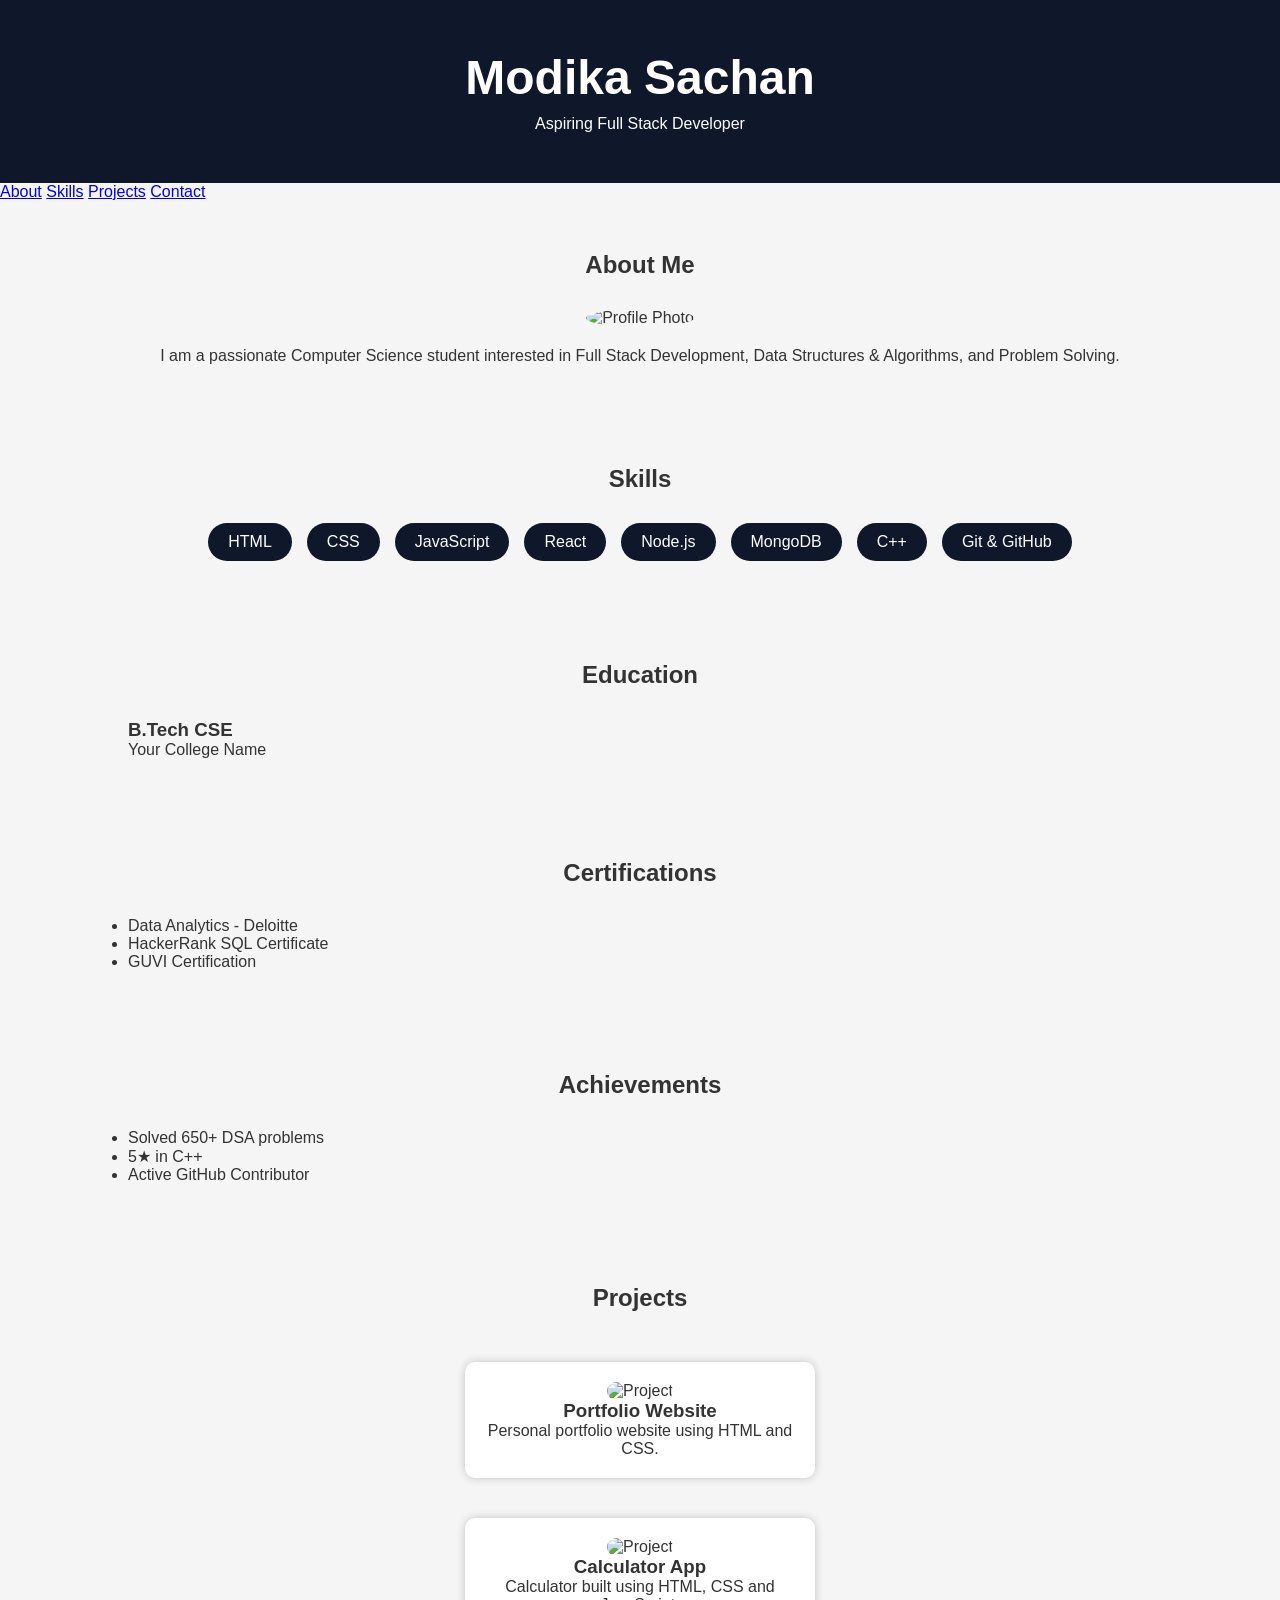
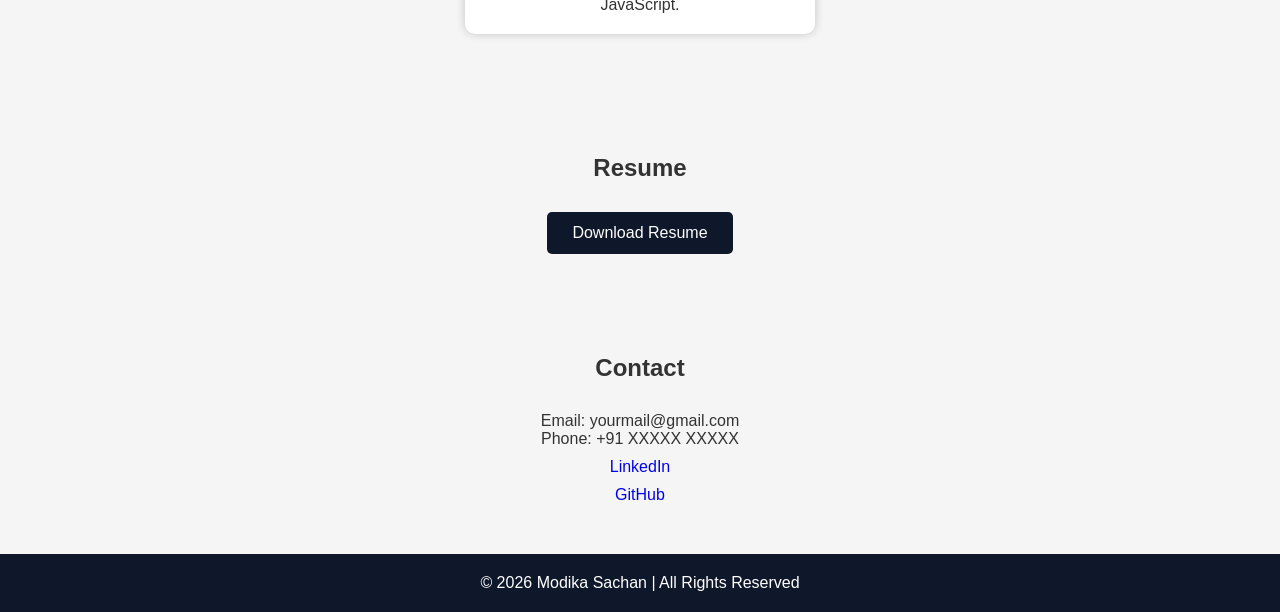
==== portfolio/index.html @ d40550be "portfolio website" ====
<!DOCTYPE html>
<html lang="en">
<head>
    <meta charset="UTF-8">
    <meta name="viewport" content="width=device-width, initial-scale=1.0">
    <title>Modika Sachan | Portfolio</title>
    <link rel="stylesheet" href="style.css">
</head>
<body>

    <!-- Header -->
    <header>
        <div class="container">
            <h1>Modika Sachan</h1>
            <p>Aspiring Full Stack Developer</p>
        </div>
    </header>
    <nav>
   <a href="#about">About</a>
   <a href="#skills">Skills</a>
   <a href="#projects">Projects</a>
   <a href="#contact">Contact</a>
</nav>

    <!-- About Section -->
    <section id="about">
        <h2>About Me</h2>

        <img src="images/profile.jpg" alt="Profile Photo">

        <p>
            I am a passionate Computer Science student interested in
            Full Stack Development, Data Structures & Algorithms,
            and Problem Solving.
        </p>
    </section>

    <!-- Skills Section -->
    <section id="skills">
        <h2>Skills</h2>

        <div class="skills-container">
            <span>HTML</span>
            <span>CSS</span>
            <span>JavaScript</span>
            <span>React</span>
            <span>Node.js</span>
            <span>MongoDB</span>
            <span>C++</span>
            <span>Git & GitHub</span>
        </div>
    </section>
    <section id="education">
    <h2>Education</h2>

    <h3>B.Tech CSE</h3>
    <p>Your College Name</p>
</section>
<section id="certifications">
    <h2>Certifications</h2>

    <ul>
        <li>Data Analytics - Deloitte</li>
        <li>HackerRank SQL Certificate</li>
        <li>GUVI Certification</li>
    </ul>
</section>
<section id="achievements">
    <h2>Achievements</h2>

    <ul>
        <li>Solved 650+ DSA problems</li>
        <li>5★ in C++</li>
        <li>Active GitHub Contributor</li>
    </ul>
</section>

    <!-- Projects -->
    <section id="projects">
        <h2>Projects</h2>

        <div class="project-card">
            <img src="images/project1.png" alt="Project">
            <h3>Portfolio Website</h3>
            <p>Personal portfolio website using HTML and CSS.</p>
        </div>

        <div class="project-card">
            <img src="images/project2.png" alt="Project">
            <h3>Calculator App</h3>
            <p>Calculator built using HTML, CSS and JavaScript.</p>
        </div>
    </section>

    <!-- Resume -->
    <section id="resume">
        <h2>Resume</h2>

        <a href="resume.pdf" download class="btn">
            Download Resume
        </a>
    </section>

    <!-- Contact -->
    <section id="contact">
        <h2>Contact</h2>

        <p>Email: yourmail@gmail.com</p>
        <p>Phone: +91 XXXXX XXXXX</p>

        <a href="#">LinkedIn</a>
        <a href="#">GitHub</a>
    </section>

    <!-- Footer -->
    <footer>
        <p>© 2026 Modika Sachan | All Rights Reserved</p>
    </footer>

</body>
</html>
---- portfolio/style.css ----
*{
    margin:0;
    padding:0;
    box-sizing:border-box;
    font-family:Arial,sans-serif;
}

body{
    background:#f5f5f5;
    color:#333;
}

header{
    background:#0f172a;
    color:white;
    text-align:center;
    padding:50px;
}

header h1{
    font-size:3rem;
}

header p{
    margin-top:10px;
}

section{
    padding:50px 10%;
}

h2{
    text-align:center;
    margin-bottom:30px;
}

#about{
    text-align:center;
}

#about img{
    width:180px;
    height:180px;
    border-radius:50%;
    object-fit:cover;
    margin-bottom:20px;
}

.skills-container{
    display:flex;
    flex-wrap:wrap;
    justify-content:center;
    gap:15px;
}

.skills-container span{
    background:#0f172a;
    color:white;
    padding:10px 20px;
    border-radius:20px;
}

#projects{
    display:flex;
    flex-direction:column;
    align-items:center;
}

.project-card{
    width:350px;
    background:white;
    padding:20px;
    margin:20px;
    border-radius:10px;
    box-shadow:0 0 10px rgba(0,0,0,0.2);
    text-align:center;
}

.project-card img{
    width:100%;
    border-radius:10px;
}

.btn{
    display:inline-block;
    padding:12px 25px;
    background:#0f172a;
    color:white;
    text-decoration:none;
    border-radius:5px;
}

#resume{
    text-align:center;
}

#contact{
    text-align:center;
}

#contact a{
    display:block;
    margin-top:10px;
    text-decoration:none;
}

footer{
    background:#0f172a;
    color:white;
    text-align:center;
    padding:20px;
}@media(max-width:768px){

    header h1{
        font-size:2rem;
    }

    .project-card{
        width:100%;
    }

    section{
        padding:30px;
    }
}
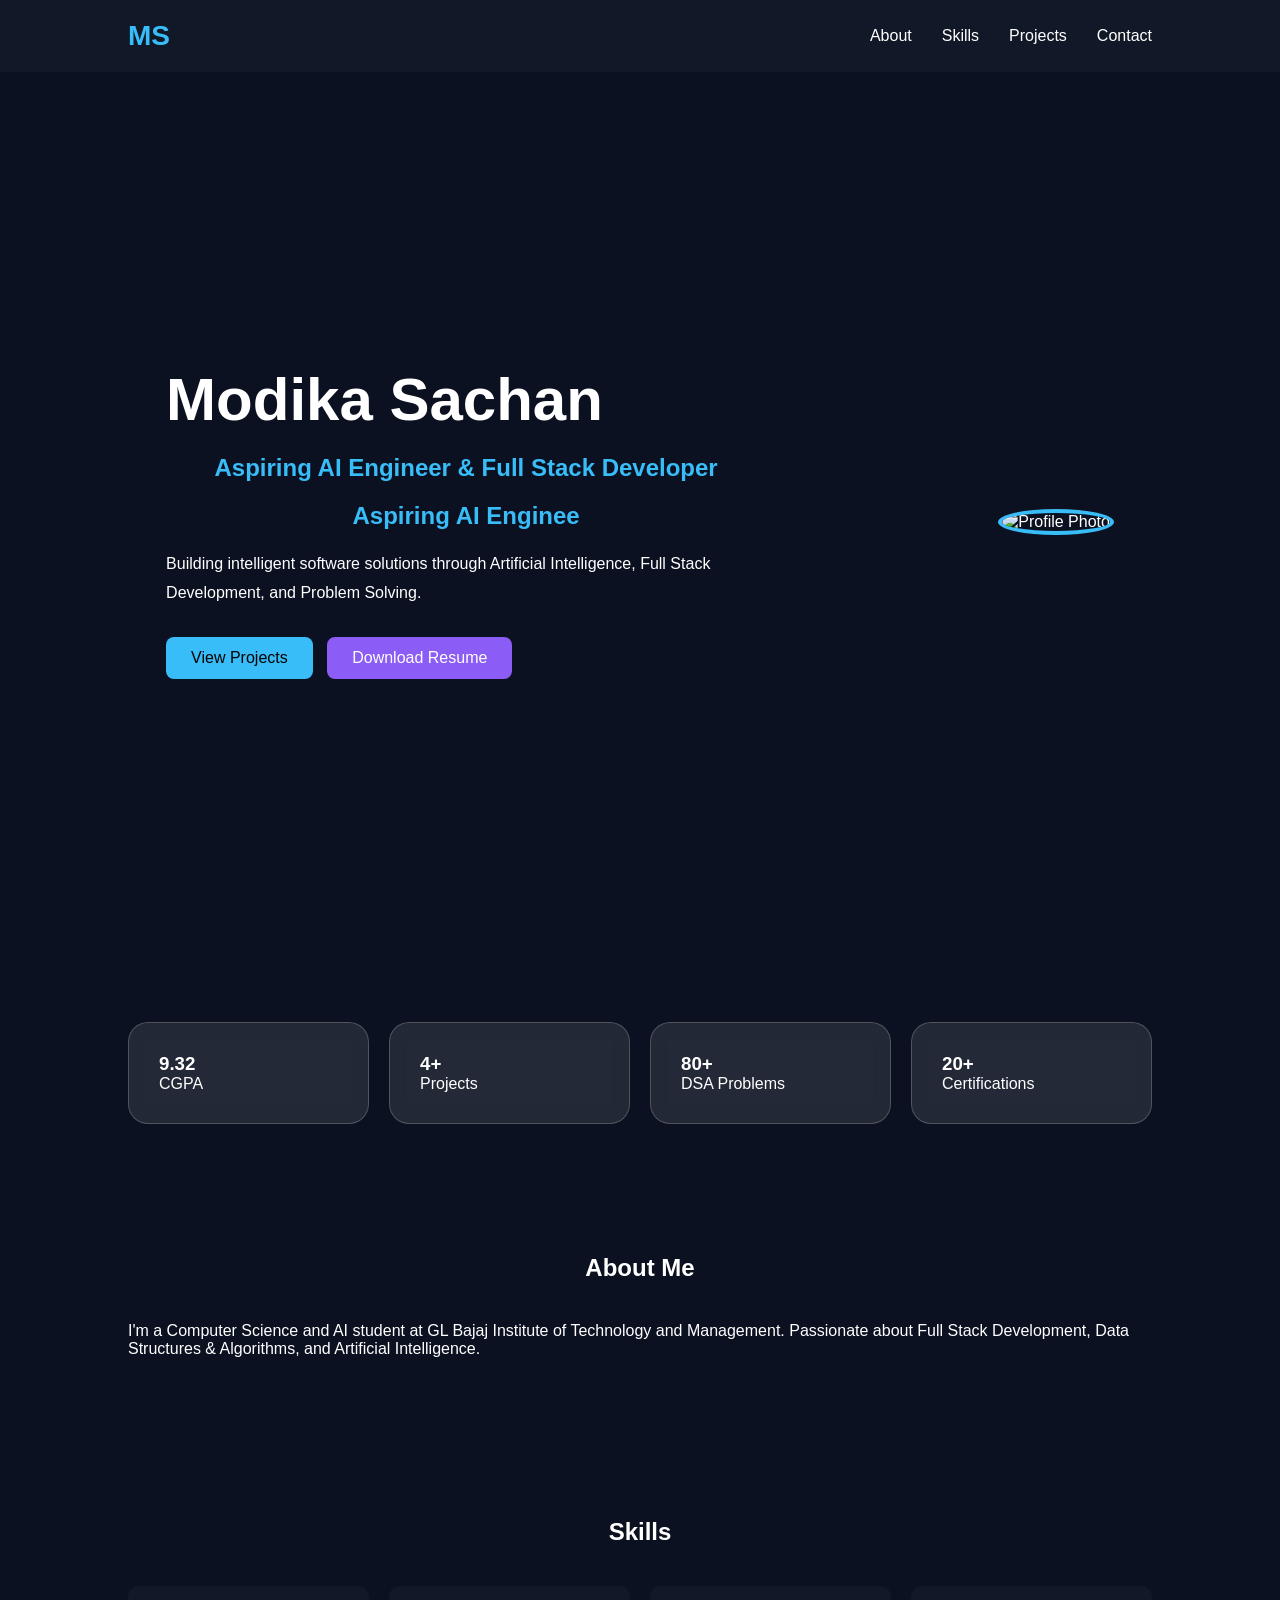
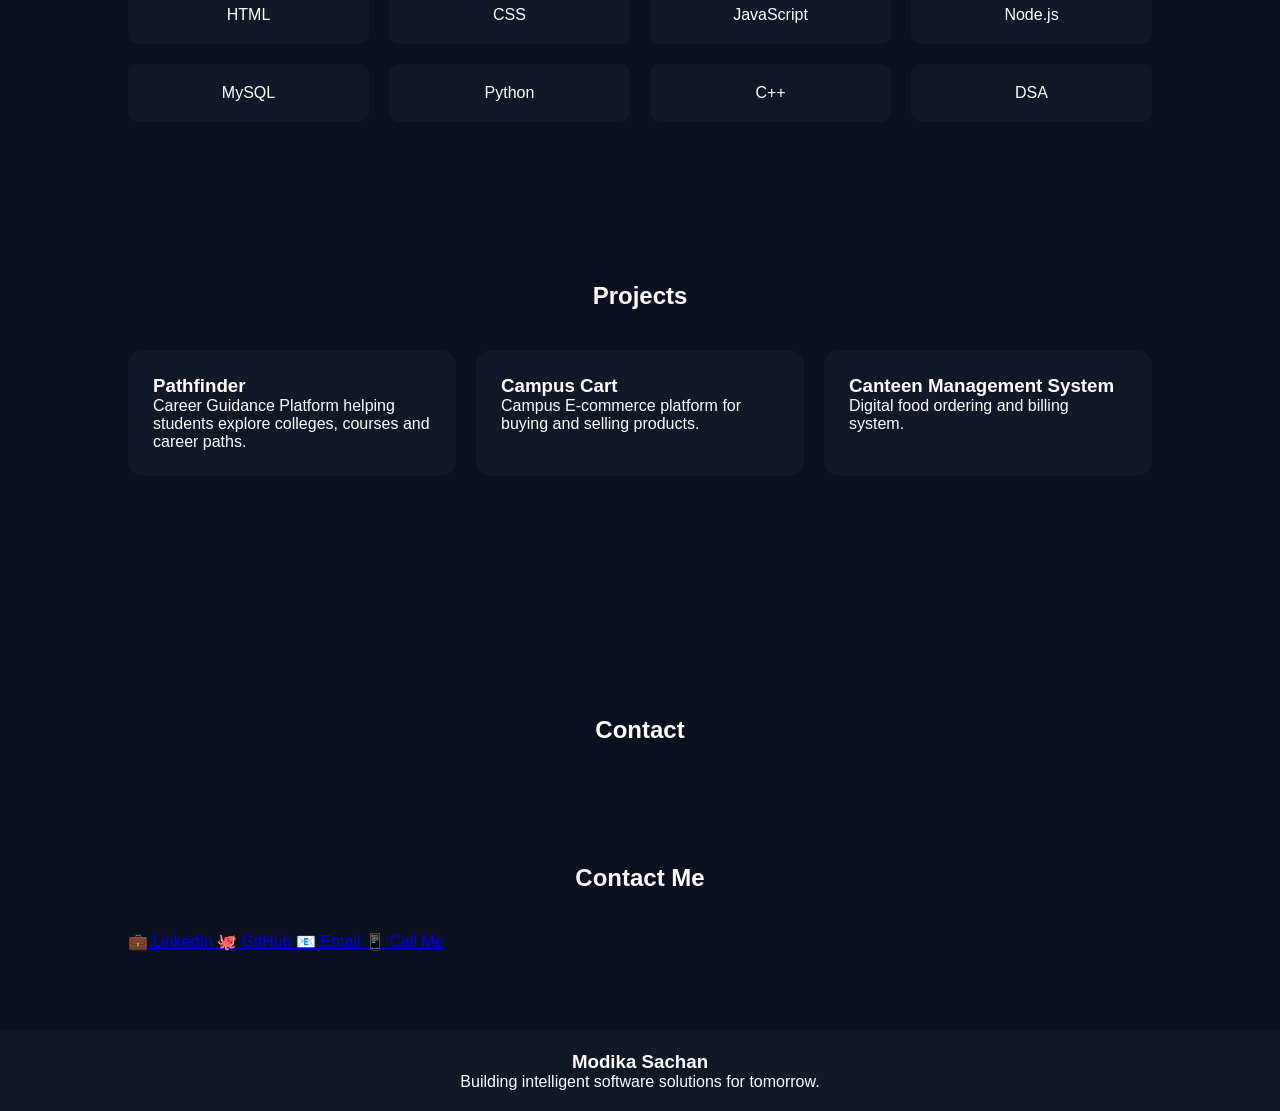
==== commit bb8ae51a: "portfolio made" ====
--- a/portfolio/index.html
+++ b/portfolio/index.html
@@ -1,121 +1,228 @@
 <!DOCTYPE html>
 <html lang="en">
 <head>
-    <meta charset="UTF-8">
-    <meta name="viewport" content="width=device-width, initial-scale=1.0">
-    <title>Modika Sachan | Portfolio</title>
-    <link rel="stylesheet" href="style.css">
+<meta charset="UTF-8">
+<meta name="viewport" content="width=device-width, initial-scale=1.0">
+<title>Modika Sachan | Portfolio</title>
+
+<link rel="stylesheet" href="style.css">
+
+<link
+rel="stylesheet"
+href="https://cdnjs.cloudflare.com/ajax/libs/font-awesome/6.5.1/css/all.min.css"
+/>
+
 </head>
+
 <body>
 
-    <!-- Header -->
-    <header>
-        <div class="container">
-            <h1>Modika Sachan</h1>
-            <p>Aspiring Full Stack Developer</p>
-        </div>
-    </header>
-    <nav>
-   <a href="#about">About</a>
-   <a href="#skills">Skills</a>
-   <a href="#projects">Projects</a>
-   <a href="#contact">Contact</a>
+<nav>
+    <div class="logo">MS</div>
+
+    <ul>
+        <li><a href="#about">About</a></li>
+        <li><a href="#skills">Skills</a></li>
+        <li><a href="#projects">Projects</a></li>
+        <li><a href="#contact">Contact</a></li>
+    </ul>
 </nav>
 
-    <!-- About Section -->
-    <section id="about">
-        <h2>About Me</h2>
-
-        <img src="images/profile.jpg" alt="Profile Photo">
+<section class="hero">
+
+    <div class="hero-content">
+
+        <h1>Modika Sachan</h1>
+
+        <h2>
+            Aspiring AI Engineer &
+            Full Stack Developer
+        </h2>
+        <h2>
+  <span id="typing"></span>
+</h2>
 
         <p>
-            I am a passionate Computer Science student interested in
-            Full Stack Development, Data Structures & Algorithms,
+            Building intelligent software solutions through
+            Artificial Intelligence, Full Stack Development,
             and Problem Solving.
         </p>
-    </section>
-
-    <!-- Skills Section -->
-    <section id="skills">
-        <h2>Skills</h2>
-
-        <div class="skills-container">
-            <span>HTML</span>
-            <span>CSS</span>
-            <span>JavaScript</span>
-            <span>React</span>
-            <span>Node.js</span>
-            <span>MongoDB</span>
-            <span>C++</span>
-            <span>Git & GitHub</span>
-        </div>
-    </section>
-    <section id="education">
-    <h2>Education</h2>
-
-    <h3>B.Tech CSE</h3>
-    <p>Your College Name</p>
-</section>
-<section id="certifications">
-    <h2>Certifications</h2>
-
-    <ul>
-        <li>Data Analytics - Deloitte</li>
-        <li>HackerRank SQL Certificate</li>
-        <li>GUVI Certification</li>
-    </ul>
-</section>
-<section id="achievements">
-    <h2>Achievements</h2>
-
-    <ul>
-        <li>Solved 650+ DSA problems</li>
-        <li>5★ in C++</li>
-        <li>Active GitHub Contributor</li>
-    </ul>
-</section>
-
-    <!-- Projects -->
-    <section id="projects">
-        <h2>Projects</h2>
+
+        <div class="buttons">
+
+            <a href="#projects" class="btn">
+                View Projects
+            </a>
+
+            <a href="c:\Users\dell\Downloads\Modika_Sachan_Resume1.pdf" class="btn resume">
+                Download Resume
+            </a>
+
+        </div>
+
+    </div>
+
+    <div class="hero-image">
+
+        <img
+        src="c:\Users\dell\Downloads\WhatsApp Image 2026-06-11 at 10.02.13 PM.jpeg"
+        alt="Profile Photo">
+
+    </div>
+
+</section>
+
+<section class="stats">
+
+    <div class="card">
+        <h3>9.32</h3>
+        <p>CGPA</p>
+    </div>
+
+    <div class="card">
+        <h3>4+</h3>
+        <p>Projects</p>
+    </div>
+
+    <div class="card">
+       <h3 class="counter" data-target="650">80+</h3>
+        <p>DSA Problems</p>
+    </div>
+
+    <div class="card">
+        <h3>20+</h3>
+        <p>Certifications</p>
+    </div>
+
+</section>
+
+<section id="about">
+
+    <h2>About Me</h2>
+
+    <p>
+        I'm a Computer Science and AI student at
+        GL Bajaj Institute of Technology and Management.
+        Passionate about Full Stack Development,
+        Data Structures & Algorithms,
+        and Artificial Intelligence.
+    </p>
+
+</section>
+
+<section id="skills">
+
+    <h2>Skills</h2>
+
+    <div class="skills-grid">
+
+        <div class="skill">HTML</div>
+        <div class="skill">CSS</div>
+        <div class="skill">JavaScript</div>
+        <div class="skill">Node.js</div>
+        <div class="skill">MySQL</div>
+        <div class="skill">Python</div>
+        <div class="skill">C++</div>
+        <div class="skill">DSA</div>
+
+    </div>
+
+</section>
+
+<section id="projects">
+
+    <h2>Projects</h2>
+
+    <div class="project-container">
 
         <div class="project-card">
-            <img src="images/project1.png" alt="Project">
-            <h3>Portfolio Website</h3>
-            <p>Personal portfolio website using HTML and CSS.</p>
+
+            <h3>Pathfinder</h3>
+
+            <p>
+                Career Guidance Platform helping
+                students explore colleges,
+                courses and career paths.
+            </p>
+
         </div>
 
         <div class="project-card">
-            <img src="images/project2.png" alt="Project">
-            <h3>Calculator App</h3>
-            <p>Calculator built using HTML, CSS and JavaScript.</p>
-        </div>
-    </section>
-
-    <!-- Resume -->
-    <section id="resume">
-        <h2>Resume</h2>
-
-        <a href="resume.pdf" download class="btn">
-            Download Resume
-        </a>
-    </section>
-
-    <!-- Contact -->
-    <section id="contact">
-        <h2>Contact</h2>
-
-        <p>Email: yourmail@gmail.com</p>
-        <p>Phone: +91 XXXXX XXXXX</p>
-
-        <a href="#">LinkedIn</a>
-        <a href="#">GitHub</a>
-    </section>
-
-    <!-- Footer -->
-    <footer>
-        <p>© 2026 Modika Sachan | All Rights Reserved</p>
-    </footer>
-
+
+            <h3>Campus Cart</h3>
+
+            <p>
+                Campus E-commerce platform
+                for buying and selling products.
+            </p>
+
+        </div>
+
+        <div class="project-card">
+
+            <h3>Canteen Management System</h3>
+
+            <p>
+                Digital food ordering
+                and billing system.
+            </p>
+
+        </div>
+
+    </div>
+
+
+</section>
+<section class="hidden"></section>
+
+
+    <h2>Contact</h2>
+<section id="contact">
+
+    <h2>Contact Me</h2>
+
+    <div class="contact-container">
+
+        <a href="https://www.linkedin.com/in/modika-sachan-6103ba384"
+           target="_blank"
+           class="contact-card">
+            💼 LinkedIn
+        </a>
+
+        <a href="https://github.com/Modik-Igtm"
+           target="_blank"
+           class="contact-card">
+            🐙 GitHub
+        </a>
+
+        <a href="vijaysachan310gmail.com"
+           class="contact-card">
+            📧 Email
+        </a>
+
+        <a href="tel:+917510004644"
+           class="contact-card">
+            📱 Call Me
+        </a>
+
+    </div>
+
+</section>
+</section>
+<footer>
+
+<h3>
+Modika Sachan
+</h3>
+
+<p>
+Building intelligent software solutions
+for tomorrow.
+</p>
+
+</footer>
+<script src="script.js"></script>
+<script src="https://cdn.jsdelivr.net/npm/particles.js@2.0.0/particles.min.js"></script>
+
+<div id="particles-js"></div>
 </body>
 </html>
--- a/portfolio/style.css
+++ b/portfolio/style.css
@@ -2,124 +2,239 @@
     margin:0;
     padding:0;
     box-sizing:border-box;
-    font-family:Arial,sans-serif;
+    font-family:'Poppins',sans-serif;
 }
 
 body{
-    background:#f5f5f5;
-    color:#333;
-}
-
-header{
-    background:#0f172a;
+    background:#0B1120;
     color:white;
-    text-align:center;
+}
+
+nav{
+    display:flex;
+    justify-content:space-between;
+    align-items:center;
+    padding:20px 10%;
+    background:#111827;
+}
+
+.logo{
+    font-size:28px;
+    font-weight:bold;
+    color:#38BDF8;
+}
+
+nav ul{
+    display:flex;
+    gap:30px;
+    list-style:none;
+}
+
+nav a{
+    color:white;
+    text-decoration:none;
+}
+
+.hero{
+    min-height:100vh;
+    display:flex;
+    justify-content:space-around;
+    align-items:center;
     padding:50px;
 }
 
-header h1{
-    font-size:3rem;
-}
-
-header p{
-    margin-top:10px;
-}
-
-section{
-    padding:50px 10%;
-}
-
-h2{
-    text-align:center;
-    margin-bottom:30px;
-}
-
-#about{
-    text-align:center;
-}
-
-#about img{
-    width:180px;
-    height:180px;
+.hero-content{
+    max-width:600px;
+}
+
+.hero h1{
+    font-size:60px;
+}
+
+.hero h2{
+    color:#38BDF8;
+    margin:20px 0;
+}
+
+.hero p{
+    line-height:1.8;
+}
+
+.hero-image img{
+    width:320px;
     border-radius:50%;
-    object-fit:cover;
-    margin-bottom:20px;
-}
-
-.skills-container{
-    display:flex;
-    flex-wrap:wrap;
-    justify-content:center;
-    gap:15px;
-}
-
-.skills-container span{
-    background:#0f172a;
-    color:white;
-    padding:10px 20px;
-    border-radius:20px;
-}
-
-#projects{
-    display:flex;
-    flex-direction:column;
-    align-items:center;
-}
-
-.project-card{
-    width:350px;
-    background:white;
-    padding:20px;
-    margin:20px;
-    border-radius:10px;
-    box-shadow:0 0 10px rgba(0,0,0,0.2);
-    text-align:center;
-}
-
-.project-card img{
-    width:100%;
-    border-radius:10px;
+    border:4px solid #38BDF8;
+}
+
+.buttons{
+    margin-top:30px;
 }
 
 .btn{
     display:inline-block;
     padding:12px 25px;
-    background:#0f172a;
+    background:#38BDF8;
+    color:black;
+    text-decoration:none;
+    border-radius:8px;
+    margin-right:10px;
+}
+
+.resume{
+    background:#8B5CF6;
     color:white;
-    text-decoration:none;
-    border-radius:5px;
-}
-
-#resume{
-    text-align:center;
-}
-
-#contact{
-    text-align:center;
-}
-
-#contact a{
-    display:block;
-    margin-top:10px;
-    text-decoration:none;
+}
+
+.stats{
+    display:grid;
+    grid-template-columns:repeat(4,1fr);
+    gap:20px;
+    padding:50px 10%;
+}
+.card{
+    background:rgba(255,255,255,0.1);
+
+    backdrop-filter:blur(10px);
+
+    border:1px solid rgba(
+    255,255,255,0.2
+    );
+
+    border-radius:20px;
+
+    padding:30px;
+
+    transition:.4s;
+}
+
+.card:hover{
+    transform:translateY(-15px);
+
+    box-shadow:
+    0 0 25px #38BDF8;
+}
+section{
+    padding:80px 10%;
+}
+
+h2{
+    text-align:center;
+    margin-bottom:40px;
+}
+
+.skills-grid{
+    display:grid;
+    grid-template-columns:repeat(4,1fr);
+    gap:20px;
+}
+
+.skill{
+    background:#111827;
+    padding:20px;
+    text-align:center;
+    border-radius:10px;
+}
+
+.project-container{
+    display:grid;
+    grid-template-columns:repeat(3,1fr);
+    gap:20px;
+}
+
+.project-card{
+    background:#111827;
+    padding:25px;
+    border-radius:15px;
+}
+
+.project-card:hover{
+    transform:translateY(-10px);
+    transition:.4s;
+}
+
+.contact-icons{
+    text-align:center;
+}
+
+.contact-icons a{
+    font-size:40px;
+    margin:20px;
+    color:#38BDF8;
 }
 
 footer{
-    background:#0f172a;
-    color:white;
     text-align:center;
     padding:20px;
-}@media(max-width:768px){
-
-    header h1{
-        font-size:2rem;
-    }
-
-    .project-card{
-        width:100%;
-    }
-
-    section{
-        padding:30px;
-    }
-}+    background:#111827;
+}
+
+@media(max-width:768px){
+
+.hero{
+    flex-direction:column;
+    text-align:center;
+}
+
+.stats,
+.skills-grid,
+.project-container{
+    grid-template-columns:1fr;
+}
+
+.hero-image img{
+    margin-top:30px;
+}
+
+}
+#particles-js{
+    position:fixed;
+    width:100%;
+    height:100%;
+    z-index:-1;
+    top:0;
+    left:0;
+}
+.hidden{
+
+opacity:0;
+
+transform:
+translateY(50px);
+
+transition:all 1s;
+
+}
+
+.show{
+
+opacity:1;
+
+transform:
+translateY(0);
+
+}
+.hero-image img{
+
+animation:
+float 4s ease-in-out infinite;
+
+}
+
+@keyframes float{
+
+0%{
+transform:
+translateY(0);
+}
+
+50%{
+transform:
+translateY(-20px);
+}
+
+100%{
+transform:
+translateY(0);
+}
+
+}
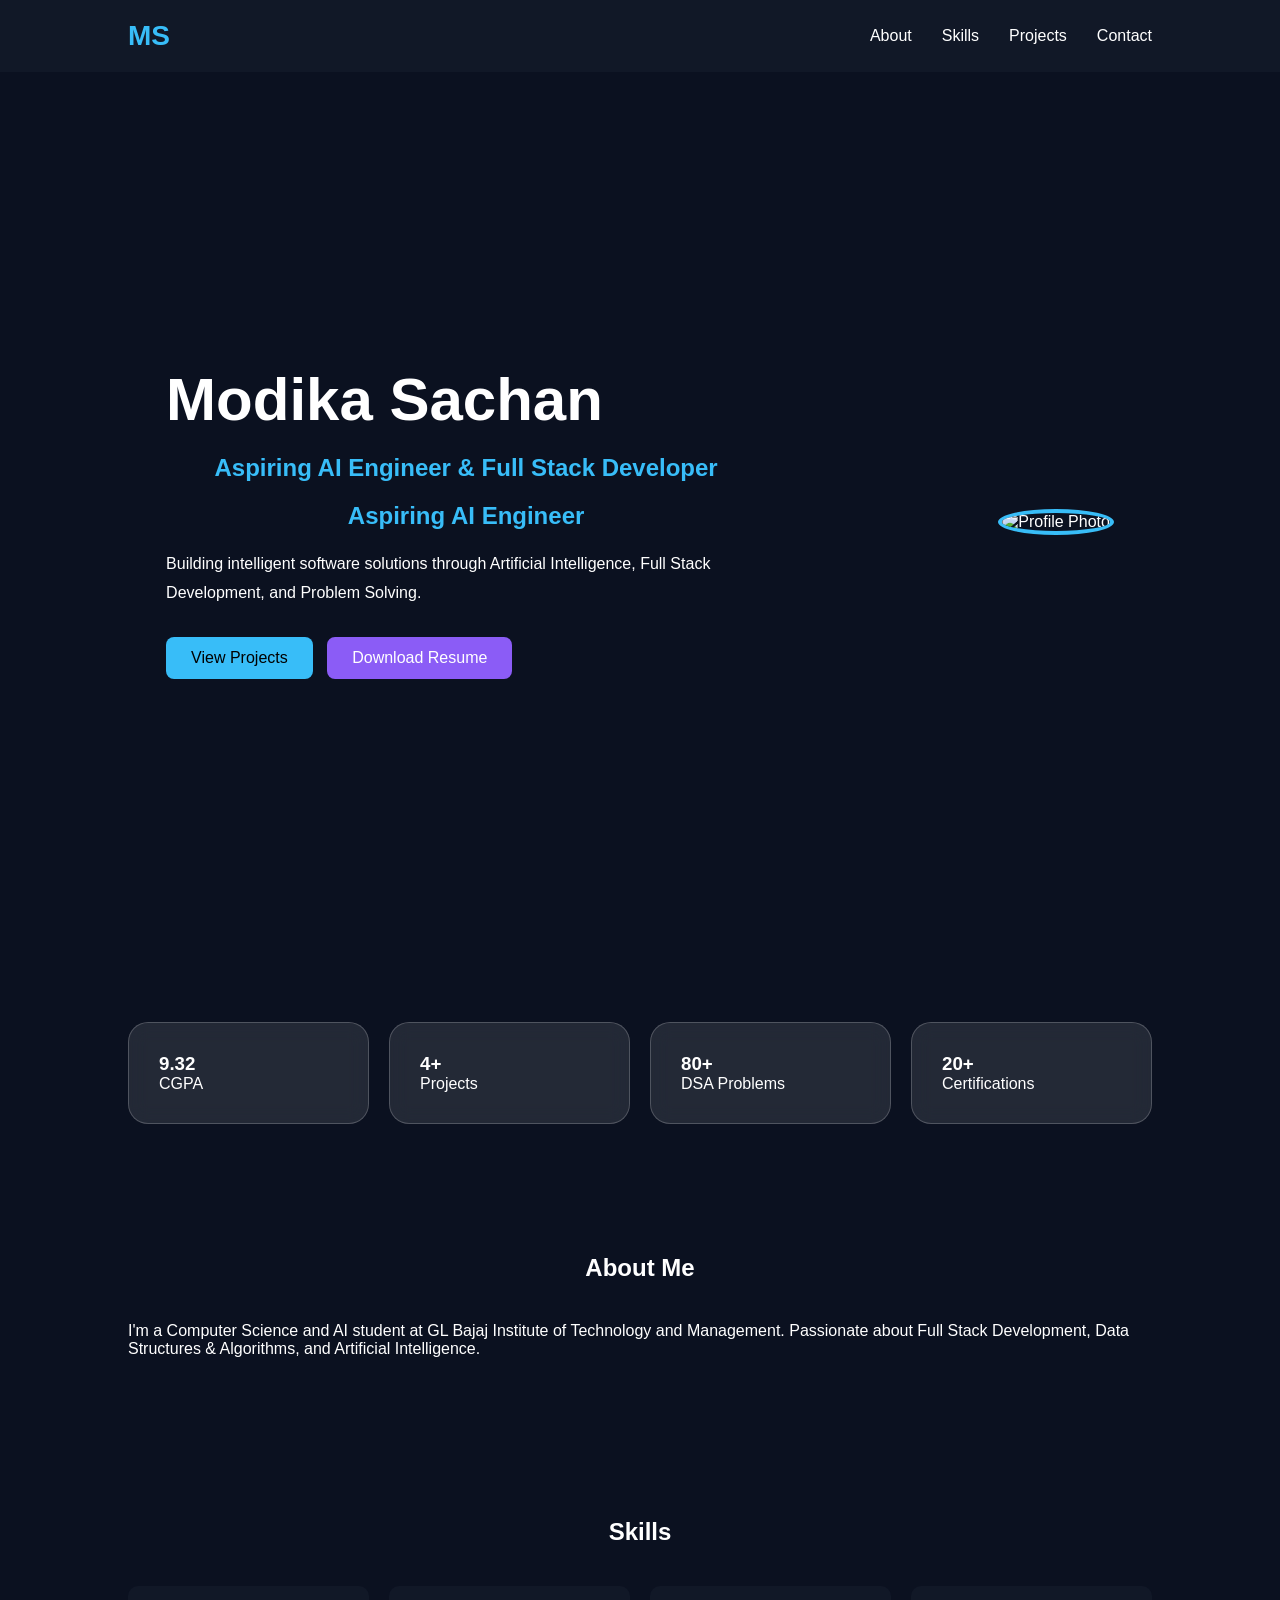
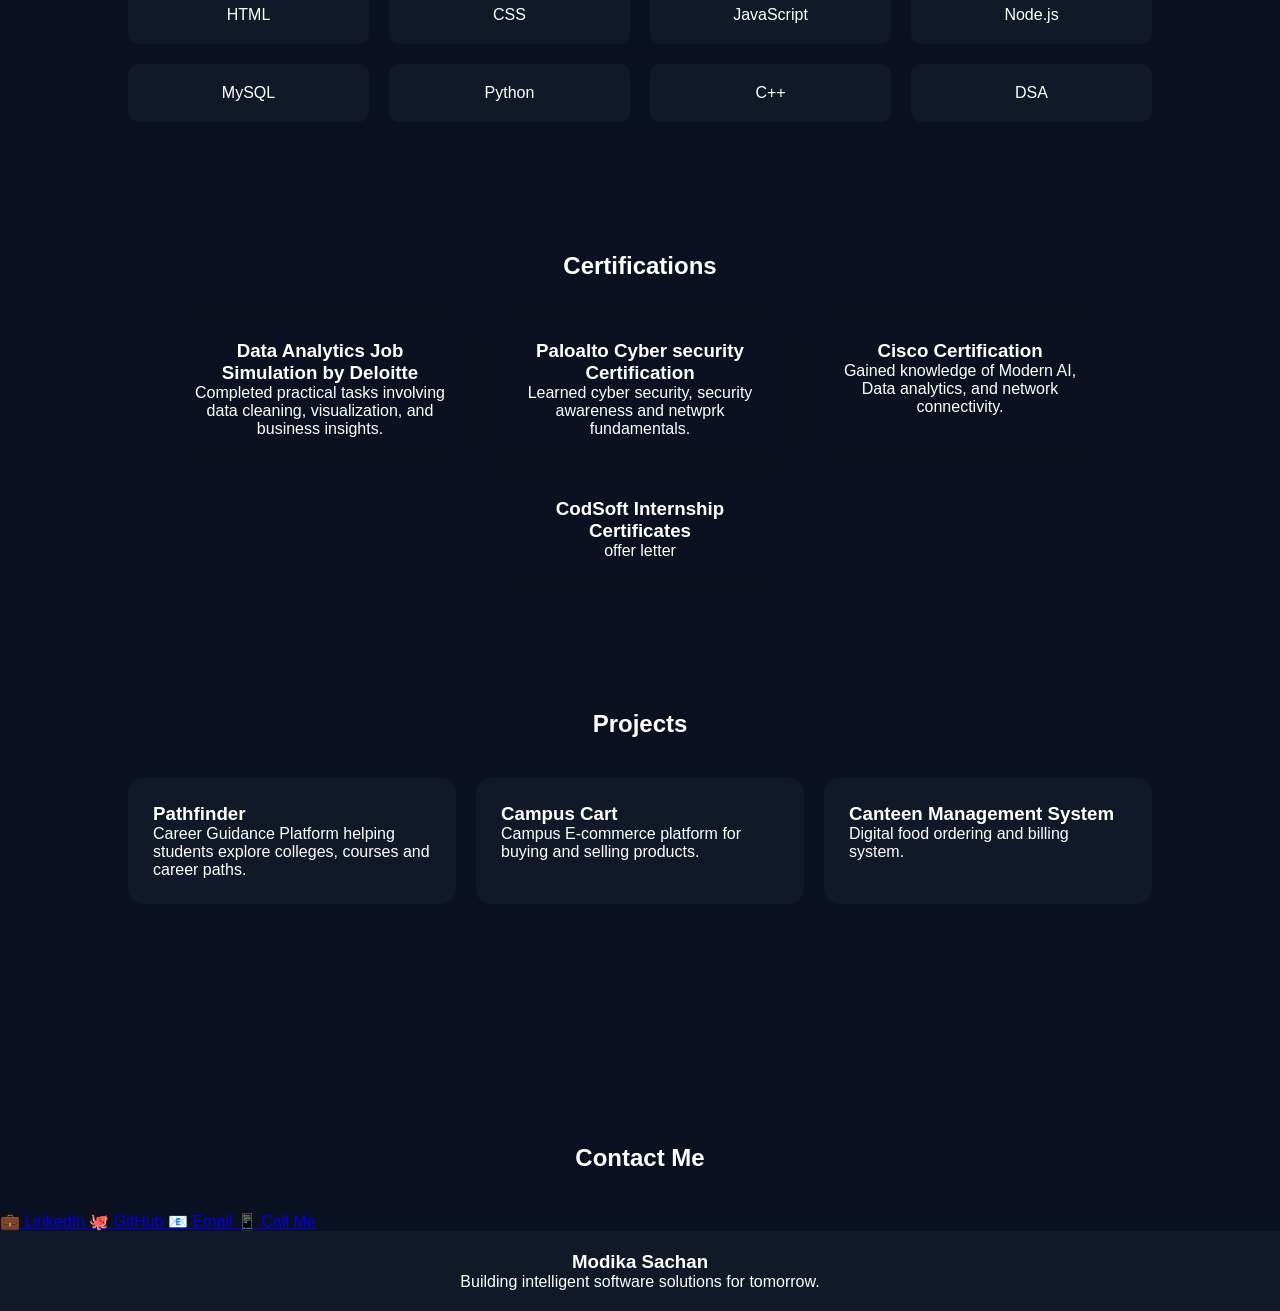
==== commit 52db7ff8: "changes made" ====
--- a/portfolio/index.html
+++ b/portfolio/index.html
@@ -127,6 +127,31 @@
     </div>
 
 </section>
+<section id="certifications">
+    <h2>Certifications</h2>
+    <div class="certification-list">
+        <div class="certificate">
+            <h3>Data Analytics Job Simulation by Deloitte</h3>
+            <p>Completed practical tasks involving data cleaning, visualization, and business insights.</p>
+           
+
+        </div>
+        <div class="certificate">
+            <h3>Paloalto Cyber security Certification</h3>
+            <p>Learned cyber security, security awareness and netwprk fundamentals.</p>
+        </div>
+
+        <div class="certificate">
+            <h3>Cisco Certification</h3>
+            <p>Gained knowledge of Modern AI, Data analytics, and network connectivity.</p>
+        </div>
+
+        <div class="certificate">
+            <h3>CodSoft Internship Certificates</h3>
+            <p>offer letter</p>
+        </div>
+    </div>
+</section>
 
 <section id="projects">
 
@@ -175,9 +200,6 @@
 <section class="hidden"></section>
 
 
-    <h2>Contact</h2>
-<section id="contact">
-
     <h2>Contact Me</h2>
 
     <div class="contact-container">
--- a/portfolio/style.css
+++ b/portfolio/style.css
@@ -238,3 +238,21 @@
 }
 
 }
+#certifications {
+    padding: 50px;
+    text-align: center;
+}
+
+.certification-list {
+    display: flex;
+    flex-wrap: wrap;
+    justify-content: center;
+    gap: 20px;
+}
+
+.certificate {
+    width: 300px;
+    padding: 20px;
+    border-radius: 10px;
+    box-shadow: 0 0 10px rgba(0,0,0,0.1);
+}
